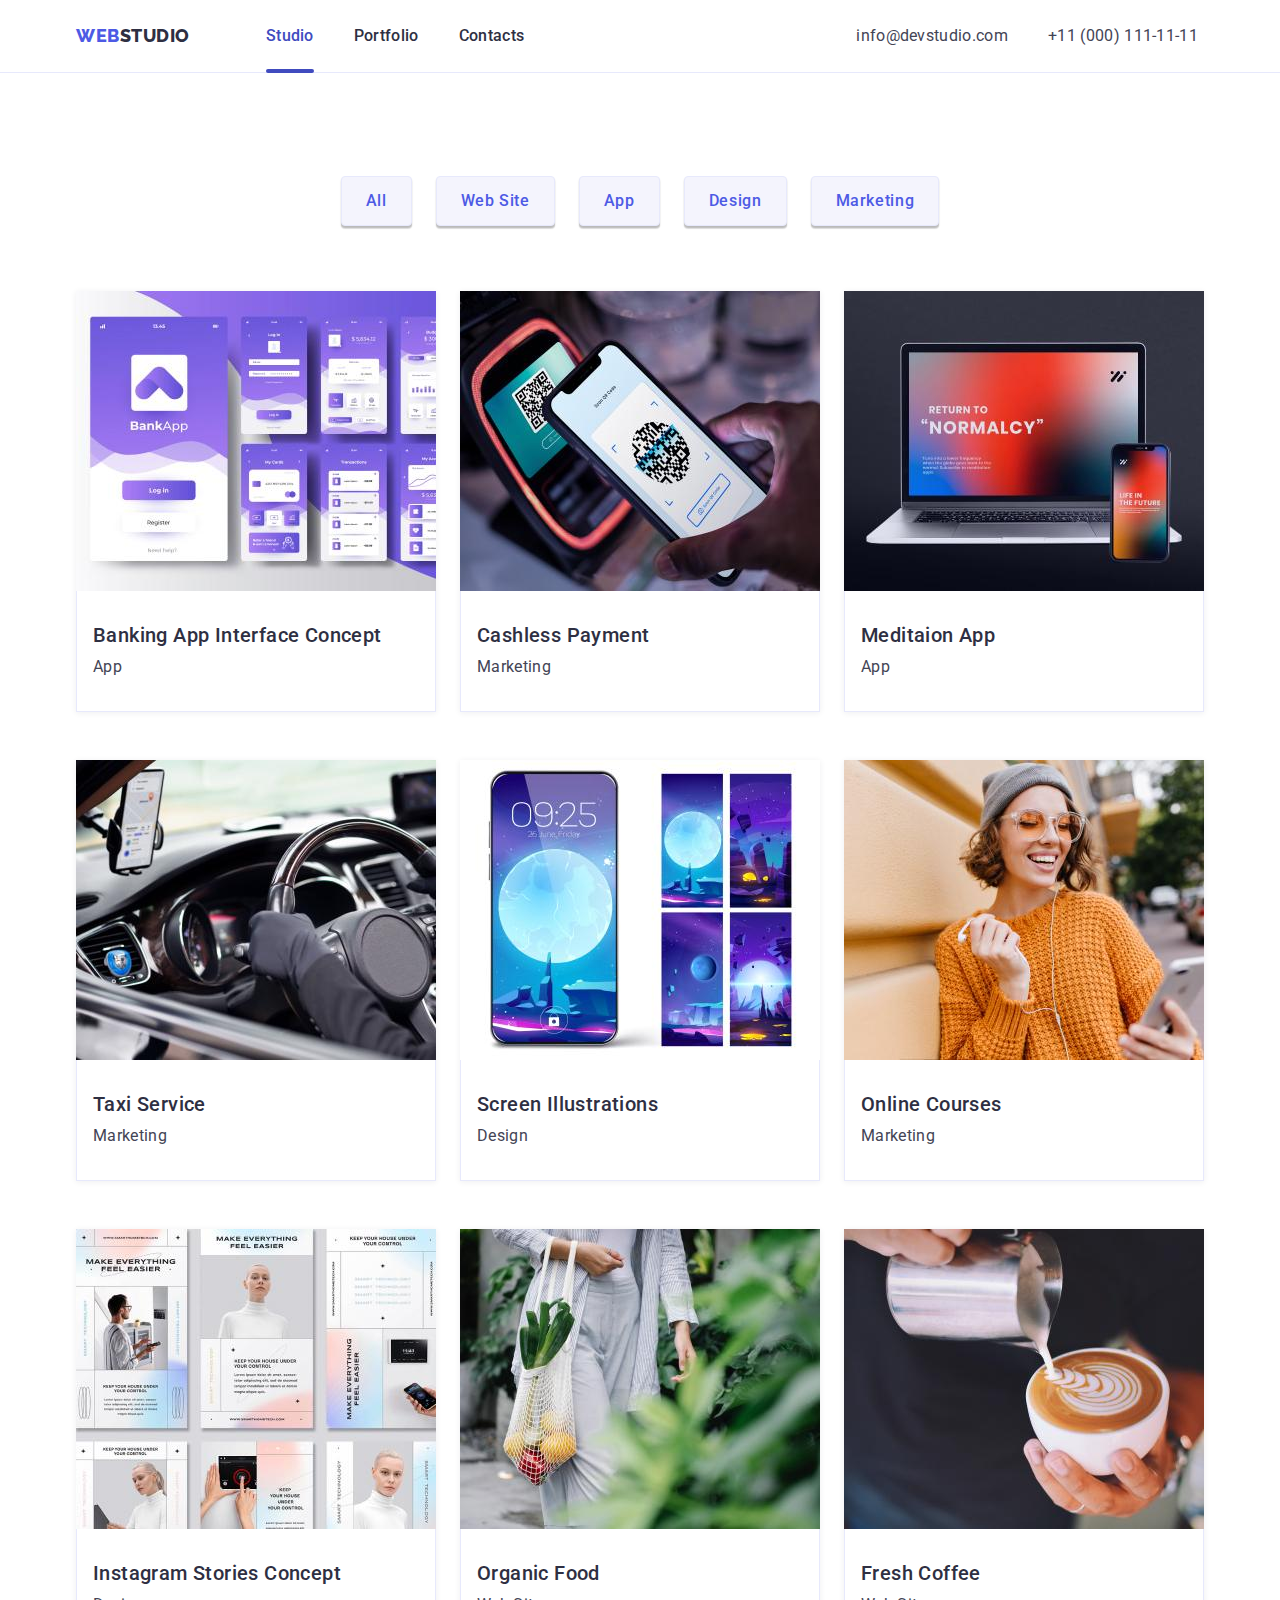
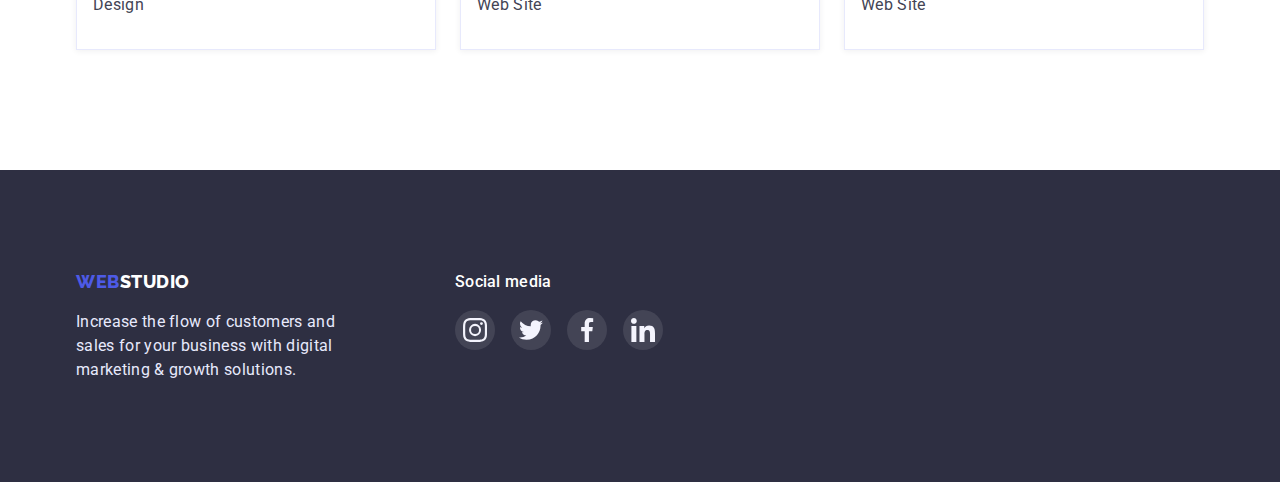
==== portfolio.html @ 1ebcd8e3 "added positioning" ====
<!DOCTYPE html>
<html lang="en">
  <head>
    <meta charset="UTF-8" />
    <meta
      http-equiv="X-UA-Compatible"
      content="IE=edge"
    />
    <meta
      name="viewport"
      content="width=device-width, initial-scale=1.0"
    />
    <title>WebStudio</title>
    <link
      href="https://fonts.googleapis.com/css2?family=Raleway:wght@800&family=Roboto:wght@400;500;700;900&display=swap"
      rel="stylesheet"
    />
    <link
      href="//cdnjs.cloudflare.com/ajax/libs/modern-normalize/1.1.0/modern-normalize.min.css"
      rel="stylesheet"
    />
    <link
      rel="stylesheet"
      href="./css/styles.css"
    />
  </head>
  <body>
    <!-- Header sectionn -->
    <header class="header-section">
      <div class="container">
        <div class="header-list">
          <nav class="nav-section">
            <a
              class="logo"
              href="./index.html"
              ><span class="accent">Web</span
              ><span class="end-logo">Studio</span></a
            >
            <ul class="nav-list">
              <li class="nav-item">
                <a
                  href="./index.html"
                  class="link current-link"
                  >Studio</a
                >
              </li>
              <li class="nav-item">
                <a
                  href="./portfolio.html"
                  class="link"
                  >Portfolio</a
                >
              </li>
              <li class="nav-item">
                <a
                  href="contacts"
                  class="link"
                  >Contacts</a
                >
              </li>
            </ul>
            <address class="contact-section">
              <ul class="list-link">
                <li class="">
                  <a
                    href="mailto:info@devstudio.com"
                    class="link-primary"
                    >info@devstudio.com</a
                  >
                </li>
                <li>
                  <a
                    href="tel:+110001111111"
                    class="link-secondary"
                    >+11 (000) 111-11-11</a
                  >
                </li>
              </ul>
            </address>
          </nav>
        </div>
      </div>
    </header>
    <main>
      <section class="nav-page-section">
      <div class="container">
        <!-- hidden h1 -->
        <h1 class="visually-hidden-work-title">Navigation of the page</h1>
        <ul class="nav-button-list">
          <li>
            <button type="button" class="button-item">All</button>
          </li>
          <li>
             <button type="button" class="button-item">Web Site</button>
          </li>
          <li>
            <button type="button" class="button-item">App</button>
          </li>
          <li>
            <button type="button" class="button-item"> Design</button>
          </li>
          <li>
            <button type="button" class="button-item">Marketing</button>
          </li>
        </ul>
        <ul class="achivement-list">
          <li class="achivement-list-item">
            <a class="item-link" href="">
            <div class="achivement-list-wripper">
              <img
                src="./images/img1.jpg"
                alt="Banking app"
                width="360"/>
                <p class="overlay">14 Stylish and User-Friendly App Design Concepts · Task Manager App · Calorie Tracker App · Exotic Fruit Ecommerce App · Cloud Storage App</p>
            </div>
              <div class="form-cards">
              <h2 class="achivement-title">Banking App Interface Concept</h2>
              <p class="achivement-text">App</p>
            </div>
             </a>
          </li>
          <li class="achivement-list-item">
            <a class="item-link" href="">
            <div class="achivement-list-wripper">
              <img
                src="./images/img2.jpg"
                alt="Cashless Payment"
                width="360"/>
                <p class="overlay">14 Stylish and User-Friendly App Design Concepts · Task Manager App · Calorie Tracker App · Exotic Fruit Ecommerce App · Cloud Storage App</p>
              </div>
                <div class="form-cards">
              <h2 class="achivement-title">Cashless Payment</h2>
              <p class="achivement-text">Marketing</p>
            </div>
            </a>
          </li>
          <li class="achivement-list-item">
            <a class="item-link" href="">
            <div class="achivement-list-wripper">
              <img
                src="./images/img3.jpg"
                alt="Meditaion App"
                width="360"/>
                <p class="overlay">14 Stylish and User-Friendly App Design Concepts · Task Manager App · Calorie Tracker App · Exotic Fruit Ecommerce App · Cloud Storage App</p>
              </div>
                <div class="form-cards">
              <h2 class="achivement-title">Meditaion App</h2>
              <p class="achivement-text">App</p>
            </div>
            </a>
          </li>
          <li class="achivement-list-item">
            <a class="item-link" href="">
            <div class="achivement-list-wripper">
              <img
                src="./images/img4.jpg"
                alt="Taxi Service"
                width="360"/>
                <p class="overlay">14 Stylish and User-Friendly App Design Concepts · Task Manager App · Calorie Tracker App · Exotic Fruit Ecommerce App · Cloud Storage App</p>
              </div>
                <div class="form-cards">
              <h2 class="achivement-title">Taxi Service</h2>
              <p class="achivement-text">Marketing</p>
            </div>
            </a>
          </li>
          <li class="achivement-list-item">
            <a class="item-link" href="">
            <div class="achivement-list-wripper">
              <img
                src="./images/img5.jpg"
                alt="Screen phone Illustrations"
                width="360"/>
                <p class="overlay">14 Stylish and User-Friendly App Design Concepts · Task Manager App · Calorie Tracker App · Exotic Fruit Ecommerce App · Cloud Storage App</p>
              </div>
                <div class="form-cards">
              <h2 class="achivement-title">Screen Illustrations</h2>
              <p class="achivement-text">Design</p>
            </div>
            </a>
          </li>
          <li class="achivement-list-item">
            <a class="item-link" href="">
            <div class="achivement-list-wripper">
              <img
                src="./images/img6.jpg"
                alt="Smiling girl"
                width="360"/>
                <p class="overlay">14 Stylish and User-Friendly App Design Concepts · Task Manager App · Calorie Tracker App · Exotic Fruit Ecommerce App · Cloud Storage App</p>
              </div>
                <div class="form-cards">
              <h2 class="achivement-title">Online Courses</h2>
              <p class="achivement-text">Marketing</p>
            </div>
            </a>
          </li>
          <li class="achivement-list-item">
            <a class="item-link" href="">
            <div class="achivement-list-wripper">
              <img
                src="./images/img7.jpg"
                alt="Instagram Stories Concept"
                width="360"/>
                <p class="overlay">14 Stylish and User-Friendly App Design Concepts · Task Manager App · Calorie Tracker App · Exotic Fruit Ecommerce App · Cloud Storage App</p>
              </div>
                <div class="form-cards">
              <h2 class="achivement-title">Instagram Stories Concept</h2>
              <p class="achivement-text">Design</p>
            </div>
            </a>
          </li>
          <li class="achivement-list-item">
            <a class="item-link" href="">
            <div class="achivement-list-wripper">
              <img
                src="./images/img8.jpg"
                alt="silhouette of a girl with a bag of vegetables"
                width="360"/>
                <p class="overlay">14 Stylish and User-Friendly App Design Concepts · Task Manager App · Calorie Tracker App · Exotic Fruit Ecommerce App · Cloud Storage App</p>
              </div>
                <div class="form-cards">
              <h2 class="achivement-title">Organic Food</h2>
              <p class="achivement-text">Web Site</p>
            </div>
            </a>
          </li>
          <li class="achivement-list-item">
            <a class="item-link" href="">
            <div class="achivement-list-wripper">
              <img
                src="./images/img9.jpg"
                alt="a cup of coffee"
                width="360"/>
                <p class="overlay">14 Stylish and User-Friendly App Design Concepts · Task Manager App · Calorie Tracker App · Exotic Fruit Ecommerce App · Cloud Storage App</p>
              </div>
                <div class="form-cards">
              <h2 class="achivement-title">Fresh Coffee</h2>
              <p class="achivement-text">Web Site</p>
            </div>
            </a>
          </li>
        </ul>
      </div>
      </section>
    </main>
    <!-- Footer section-->
     <footer class="footer-logo-section">
      <div class="container flex-container">
        <div class="footer-content-primary">
        <a
          class="logo second-logo"
          href="./index.html"
          ><span class="accent">Web</span
          ><span class="footer-logo">Studio</span></a
        >
        <p class="text-logo">
          Increase the flow of customers and <br />
          sales for your business with digital <br />
          marketing & growth solutions.
        </p>
        </div>
        <div class="footer-content-social">
          <p class="footer-social-text">Social media</p>
          <ul class="footer-social-list">
          <li class="footer-social-item">
              <a href="" class="footer-social-icon-box">
                <svg class="footer-social-icon" width="24" height="24">
                  <use href="./images/icons.svg#icon-instagram-2-1">
                  </use>
                </svg>
              </a>
            </li>
            <li class="footer-social-item">
              <a href="" class="footer-social-icon-box">
                <svg class="footer-social-icon" width="24" height="24">
                  <use href="./images/icons.svg#icon-twitter-1-1">
                  </use>
                </svg>
              </a>
            </li>
            <li class="footer-social-item">
              <a href="" class="footer-social-icon-box">
                <svg class="footer-social-icon" width="24" height="24">
                  <use href="./images/icons.svg#icon-facebook-1-1">
                  </use>
                </svg>
              </a>
            </li>
            <li class="footer-social-item">
              <a href="" class="footer-social-icon-box">
                <svg class="footer-social-icon" width="24" height="24">
                  <use href="./images/icons.svg#icon-linkedin-1-1">
                  </use>
                </svg>
              </a>
            </li>
          </ul>
        </div>
      </div>
    </footer>
  </body>
</html>
---- css/styles.css ----
:root {
  --primary-white-color: #ffffff;
  --primary-text-color: #434455;
  --title-text-color: #2e2f42;
  --accent-color: #4d5ae5;
  --background-white-color: #e5e5e5;
  --seconday-white-color: #f4f4fd;
  --pressed-color: #404bbf;
  --button-border: #e7e9fc;
  --cubic: cubic-bezier(0.4, 0, 0.2, 1);
}

/* -------------------------------------reset styles-------------------------------------- */

*,
*::before,
*::after {
  box-sizing: border-box;
}

h1,
h2,
h3,
h4,
p {
  margin-top: 0;
  margin-bottom: 0;
}

ul {
  list-style: none;
  margin-top: 0;
  margin-bottom: 0;
  padding-left: 0;
}

a {
  text-decoration: none;
}

img {
  display: block;
  width: 100%;
  height: auto;
}

button {
  cursor: pointer;
}
/* ------------------------------------------------------------------------------------ */
body {
  font-family: "Roboto", sans-serif;
  color: var(--primary-text-color);
  background-color: var(--primary-white-color);
  letter-spacing: 0.02em;
  border: 2px;
}
/* ------------------------------------------------------------------------------------ */
.container {
  padding-top: 120px;
  padding-bottom: 120px;
  max-width: 1158px;
  margin: 0 auto;
  padding: 0 15px;
}

/* -------------------------------------Navigation section--------------------------------- */
.header-section {
  background: var(--primary-white-color);
  border-bottom: 1px solid var(--button-border);
}
.container {
  margin: 0 auto;
  padding: 0 15px;
}
.header-list {
  display: flex;
  justify-content: space-between;
}
.nav-section {
  display: flex;
  align-items: center;
}
.nav-list {
  display: flex;
  align-items: center;
  list-style: none;
}
.list-link {
  display: flex;
  align-items: center;
  list-style: none;
}
.contact-section {
  margin-left: 332px;
}

.logo {
  accent-color: var(--accent-color);
  font-family: "Raleway", sans-serif;
  font-weight: 800;
  font-size: 18px;
  line-height: 1.33;
  letter-spacing: 0.03em;
  text-transform: uppercase;
  text-decoration: none;
  margin-right: 76px;
  padding-top: 24px;
  padding-bottom: 24px;
}
.end-logo {
  color: var(--title-text-color);
}
.nav-list > .nav-item:not(:last-child) {
  margin-right: 40px;
}
.nav-list a:hover,
.nav-list a:focus {
  color: var(--accent-color);
}
.nav-item {
  text-decoration: none;
  font-weight: 500;
  font-size: 16;
  line-height: 1.5;
  color: var(--title-text-color);
  transition: color 250ms var(--cubic);
}


.link {
  color: var(--title-text-color);
  text-decoration: none;
  font-weight: 500;
  font-size: 16px;
  line-height: 1.5;
  letter-spacing: 0.02em;
  padding-top: 24px;
  padding-bottom: 28px;
  transition: color 250ms cubic-bezier(0.4, 0, 0.2, 1);
}
.link:hover::after,
.link:focus::after {
  transform: scalex(1);
}
.link::after {
  position:absolute;
  content: '';
  height: 4px;
  width: 100%;
  display: block;
  border-radius: 2px;
  left: 0;
  bottom: 0;
  transform: scalex(0);
  transition: transform 250ms cubic-bezier(0.4, 0, 0.2, 1);
}
.current-link {
  color: var(--pressed-color);
  position: relative;
}
.current-link::after {
  position:absolute;
  content: '';
  height: 4px;
  width: 100%;
  display: block;
  border-radius: 2px;
  left: 0;
  bottom: 0;
  background-color: var(--pressed-color);
  transform: scalex(1);
}
.link-primary,
.link-secondary {
  display: block;
  color: var(--primary-text-color);
  font-style: normal;
  font-weight: 400;
  font-size: 16px;
  line-height: 1.5;
  letter-spacing: 0.02em;
  padding-top: 24px;
  padding-bottom: 24px;
  transition: color 250ms cubic-bezier(0.4, 0, 0.2, 1);
}
.link-secondary {
  margin-left: 40px;
}
.list-link a:hover,
.list-link a:focus {
  color: var(--accent-color);
}



/*---------------------------------------- Main Section------------------------------------------ */
.hero-section {
  text-align: center;
  padding-top: 188px;
  padding-bottom: 188px;
  background-image: linear-gradient(
      rgba(46, 47, 66, 0.7),
      rgba(46, 47, 66, 0.7)
    ),
    url("../images/people-office.jpg");
  background-repeat: no-repeat;
  background-position: center;
  background-size: contain;
  width: 1440px;
  height: 600px;
  margin: 0 auto;
}
.container {
  width: 1158px;
  margin: 0 auto;
  padding: 0 15px;
}

.hero-title {
  display: block;
  margin-bottom: 48px;
  font-size: 56px;
  line-height: 1.07;
  letter-spacing: 0.02em;
  color: var(--primary-white-color);
}
.hero-button {
  font-family: inherit;
  font-size: 16px;
  display: block;
  padding: 16px 32px;
  margin: 0 auto;
  line-height: 1.5;
  display: block;
  align-items: center;
  letter-spacing: 0.04em;
  background: var(--accent-color);
  box-shadow: 0px 4px 4px rgba(0, 0, 0, 0.15);
  border-radius: 4px;
  border: transparent;
  color: var(--primary-white-color);
  cursor: pointer;
  transition: background-color 250ms cubic-bezier(0.4, 0, 0.2, 1), box-shadow 250ms cubic-bezier(0.4, 0, 0.2, 1);
}
.hero-button:hover,
.hero-button:focus {
  display: block;
  flex-direction: row;
  align-items: flex-start;
  background-color: var(--pressed-color);
  box-shadow: 0px 4px 4px rgba(0, 0, 0, 0.15);
  border-radius: 4px;
}

/* -----------------------------------------Feutures section--------------------------------------- */

.features-section {
  padding-top: 120px;
  padding-bottom: 120px;
  text-align: center;
}
.visually-hidden-title {
  position: absolute;
  white-space: nowrap;
  width: 1px;
  height: 1px;
  overflow: hidden;
  border: 0;
  padding: 0;
  clip: rect(0 0 0 0);
  clip-path: inset(50%);
  margin: -1px;
}
.features-list {
  text-align: left;
  display: flex;
  justify-content: space-between;
  margin: 0;
  padding: 0;
}

.features-item {
  width: calc((100% - 72px) / 4);
  flex-grow: 0;
}
.features-item::before {
  display: block;
  content: "";
  background-size: contain;
  background-repeat: no-repeat;
  background-position: center;
  background-color: #fff;
}

.features-icon-box {
  box-sizing: border-box;
  width: 264px;
  height: 112px;
  margin-bottom: 8px;
  display: flex;
  justify-content: center;
  border-radius: 4px;
  background: var(--seconday-white-color);
}

.features-icon {
  height: 64px;
  width: 60px;
  margin-left: 102px;
  margin-right: 102px;
  margin-top: 24px;
  margin-bottom: 24px;
}

.features-item:not(:last-child) {
  margin-top: 0 24px 0 0;
}
.feature-subtitle {
  color: var(--title-text-color);
  font-weight: 500;
  width: 264px;
  font-size: 20px;
  line-height: 1.2;
  letter-spacing: 0.02em;
  margin-bottom: 8px;
}
.text {
  color: var(--primary-text-color);
  width: 264px;
  font-size: 16px;
  line-height: 1.5;
  letter-spacing: 0.02em;
}




/*------------------------ Mission section----------------  */
.mission-section {
  padding-bottom: 120px;
}

.mission-title {
  padding-bottom: 72px;
  text-align: center;
  font-size: 36px;
  line-height: 1.11;
  letter-spacing: 0.02em;
  text-transform: capitalize;
  color: var(--title-text-color);
}
.mission-list {
  display: flex;
  flex-wrap: wrap;
  column-gap: 24px;
  list-style: none;
}
.mission-list-item {
  padding-bottom: 120px;
  flex-basis: calc((100% - 2 * 24px) / 3);
  box-sizing: border-box;
  width: 360px;
  height: 300px;
}



/*--------------------------- Team section--------------- */
.team-section {
  padding-top: 120px;
  padding-bottom: 120px;
  background: var(--primary-white-color);
  border-radius: 16px 16px 0px 0px;
  background-color: var(--seconday-white-color);
}
.team-title {
  margin-bottom: 72px;
  text-align: center;
  font-size: 36px;
  line-height: 1.11;
  letter-spacing: 0.02em;
  text-transform: capitalize;
  color: var(--title-text-color);
}
.team-list {
  display: flex;
  gap: 24px;
  list-style: none;
}
.team-list > .card {
  border-radius: 0px 0px 4px 4px;
}
.team-list > .card:last-child {
  margin-right: 0;
}

.card {
  display: block;
  max-width: 100%;
  height: auto;
  flex-basis: calc((100% - 3 * 24px) / 4);
  width: 264px;
}
.form-card {
  padding: 32px 16px;
  border-radius: 0px 0px 4px 4px;
  background: var(--primary-white-color);
  box-shadow: 0px 1px 6px rgba(46, 47, 66, 0.08), 0px 1px 1px rgba(46, 47, 66, 0.16), 0px 2px 1px rgba(46, 47, 66, 0.08);
}
.team-subtitle {
  margin-bottom: 8px;
  text-align: center;
  font-size: 20px;
  line-height: 1.5;
  letter-spacing: 0.02em;
  color: var(--title-text-color);
}
.text-description {
  text-align: center;
  font-size: 16px;
  line-height: 1.5;
  letter-spacing: 0.02em;
  color: var(--primary-text-color);
}
.team-link-list {
  display: flex;
  justify-content: center;
  gap: 24px;
  padding-top: 8px;
}
.team-link-item {
  width: 40px;
  height: 40px;
}

.team-icon-box {
  width: 100%;
  height: 100%;
  border-radius: 50%;
  display: flex;
  background-color: var(--accent-color);
  align-items: center;
  justify-content: center;
  transition: background-color 250ms cubic-bezier(0.4, 0, 0.2, 1); 
}
.team-icon-box:hover,
.team-icon-box:focus {
  background-color: var(--pressed-color);
  cursor: pointer;
}
.team-icon {
  width: 16px;
  height: 16px;
}



/* ------------------------------Customers----------------- */
.сustomers {
  padding-top: 130px;
  padding-bottom: 120px;
}
.customers-title {
  font-family: "Roboto";
  font-style: normal;
  font-weight: 700;
  font-size: 36px;
  line-height: 1.11;
  text-align: center;
  letter-spacing: 0.02em;
  margin-bottom: 72px;
}
.customers-list {
  display: flex;
  gap: 24px;
}
.customers-item {
  width: 168px;
  height: 88px;
}
.customers-link {
  width: 100%;
  height: 100%;
  border: 1px solid #8e8f99;
  display: flex;
  align-items: center;
  justify-content: center;
  border-radius: 4px;
  transition: fill 250ms cubic-bezier(0.4, 0, 0.2, 1), border 250ms cubic-bezier(0.4, 0, 0.2, 1); 
}

.icon {
  fill: #8e8f99;
}
.icon:hover,
.icon:focus {
  fill: var(--pressed-color);
}
.customers-link:hover,
.customers-link:focus {
  border-color: var(--pressed-color);
}
.customers-link:hover .icon {
  fill: var(--pressed-color);
}



/* ------------------------------Footer-------------------- */
.footer-logo-section {
  background: var(--title-text-color);
  padding-top: 100px;
  padding-bottom: 100px;
}
.footer-content-primary {
 display: ;
}
.logo {
  display: block;
  accent-color: var(--accent-color);
  font-family: "Raleway", sans-serif;
  font-weight: 800;
  font-size: 18px;
  line-height: 1.33;
  letter-spacing: 0.03em;
  text-transform: uppercase;
  color: var(--accent-color);
  text-decoration: none;
  padding-top: 0;
  padding-bottom: 0;
}
.second-logo {
  margin-bottom: 16px;
}

.footer-logo {
  color: var(--primary-white-color);
}
.text-logo {
  display: block;
  font-size: 16px;
  line-height: 1.5;
  letter-spacing: 0.02em;
  color: var(--button-border);
}



/* --------------------------------------------second container for social-media--------- */
.flex-container {
  display: flex;
}

.footer-content-social {
  margin-left: 120px;
}
.footer-social-list {
  gap:16px;
  display: flex;
}
 
.footer-social-item {
  display: flex;
  justify-items: center;
  width: 40px;
  height: 40px;
  border-radius: 50%;
  background-color: rgba(255, 255, 255, 0.1);
  transition: background-color 250ms cubic-bezier(0.4, 0, 0.2, 1); 
}
.footer-social-text {
  font-family: 'Roboto';
  font-style: normal;
  font-weight: 500;
  font-size: 16px;
  line-height: 1.5;
  letter-spacing: 0.02em;
  color: var(--primary-white-color);
  margin-bottom: 16px;
}
.footer-social-item:hover,
.footer-social-item:focus {
  background-color: #31D0AA;
}
.footer-social-icon {
  width: 24px;
  height: 24px;
}
.footer-social-icon-box {
  width: 100%;
  height: 100%;
  border-radius: 50%;
  display: flex;
  align-items: center;
  justify-content: center;
  
}



/* ------------------------portfolio---------------------- */
.nav-page-section {
  background: var(--primary-white-color);
  padding-top: 103px;
  padding-bottom: 120px;
}
.container {
  margin: 0 auto;
  padding: 0 15px;
}
.visually-hidden-work-title {
  position: absolute;
  white-space: nowrap;
  width: 1px;
  height: 1px;
  overflow: hidden;
  border: 0;
  padding: 0;
  clip: rect(0 0 0 0);
  clip-path: inset(50%);
  margin: -1px;
}

.nav-button-list {
  margin-left: auto;
  margin-right: auto;
  margin-bottom: 65px;
  display: flex;
  justify-content: center;
  column-gap: 24px;
  list-style: none;
}
.nav-button-list > .button-item:not(:last-child) {
  margin-right: 24px;
}

.button-item {
  justify-content: center;
  min-width: 69px;
  display: inline-block;
  padding: 12px 24px;
  box-sizing: border-box;
  background-color: var(--seconday-white-color);
  border: 1px solid var(--button-border);
  border-radius: 4px;
  font-family: inherit;
  font-weight: 500;
  font-size: 16px;
  line-height: 1.5;
  letter-spacing: 0.04em;
  color: var(--accent-color);
  cursor: pointer;
  box-shadow: 0px 3px 1px rgba(0, 0, 0, 0.1), 0px 2px 1px rgba(0, 0, 0, 0.08), 0px 2px 2px rgba(0, 0, 0, 0.12);
  transition: color 250ms cubic-bezier(0.4, 0, 0.2, 1), background-color 250ms cubic-bezier(0.4, 0, 0.2, 1), border 250ms cubic-bezier(0.4, 0, 0.2, 1), box-shadow 250ms cubic-bezier(0.4, 0, 0.2, 1);
}
.button-item:hover,
.button-item:focus {
  background-color: var(--accent-color);
  color: var(--primary-white-color);
  border: 1px solid var(--button-border);
  box-shadow: 0px 3px 1px rgba(0, 0, 0, 0.1), 0px 2px 1px rgba(0, 0, 0, 0.08), 0px 2px 2px rgba(0, 0, 0, 0.12);
}
.achivement-list {
  display: flex;
  flex-wrap: wrap;
  column-gap: 24px;
  row-gap: 48px;
  list-style: none;
}
.achivement-list-item {
  flex-basis: calc((100% - 2 * 24px) / 3);
  width: 360px;
  background: var(--primary-white-color);
  

}
.form-cards {
  padding: 32px 16px;
  border: 0.5px solid var(--button-border);
  border-top: none;
  
}
.item-link {
  text-decoration: none;
  display: block;
  box-shadow: 0px 1px 6px rgba(46, 47, 66, 0.08);
}
.item-link:hover,
.item-link:focus {
  box-shadow: 0px 1px 6px rgba(46, 47, 66, 0.08), 0px 1px 1px rgba(46, 47, 66, 0.16), 0px 2px 1px rgba(46, 47, 66, 0.08);
}
.achivement-title {
  font-weight: 500;
  font-size: 20px;
  line-height: 1.2;
  letter-spacing: 0.02em;
  margin-bottom: 8px;
  color: var(--title-text-color);
}
.achivement-text {
  font-size: 16px;
  line-height: 1.5;
  letter-spacing: 0.02em;
  color: var(--primary-text-color);
}
/* -------------------------------Modal------------------------------------------------- */
.backdrop {
  position:fixed;
  width: 100%;
  height: 100%;
  top: 0;
  left: 0;
  background: rgba(46, 47, 66, 0.4);
  transition: opacity 250ms var(--cubic), visibility 250ms var(--cubic);
}
.backdrop.is-hidden {
  opacity: 0;
  visibility: hidden;
  pointer-events: none;
  
}
.modal {
  position: absolute;
  width:408px;
  height: 576px;
  top: 50%;
  left: 50%;
  transform: translate(-50%, -50%);
  background-color: #FCFCFC;
}
.modal-close-button {
  position: absolute;
  top: 24px;
  right: 24px;
  justify-content: center;
  align-items: center;
  display: flex;
  width: 24px;
  height: 24px;
  border-radius: 50%;
  background-color: var(--button-border);
  border: 1px solid rgba(0, 0, 0, 0.1);
  padding: 0;
  transition: background-color 250ms var(--cubic) ;
}
.modal-close-button:hover,
.modal-close-button:hover {
  background-color: var(--pressed-color);
}
.modal-close-button:hover .modal-close-button-icon,
.modal-close-button:hover .modal-close-button-icon {
  fill: var(--primary-white-color) ;
}
.modal-close-button-icon {
  transition: fill 250ms var(--cubic);
}
/* ---------------------------------overlay------------------------------------------- */

.overlay {
    position:absolute;
    left: 0;
    top: 0;
    height: 100%;
    transition: transform 250ms cubic-bezier(0.4, 0, 0.2, 1);
    transform: translate(0, 100%);
    font-size: 16px;
    color: var(--seconday-white-color);
    padding-top: 40px;
    padding-bottom: 164px;
    padding-left: 32px;
    padding-right: 32px;
    background-color: var(--accent-color);
}
.achivement-list-wripper {
position: relative;
overflow: hidden;
}
.item-link:hover .overlay,
.item-link:focus .overlay {
    transform: translate(0, 0); 
}
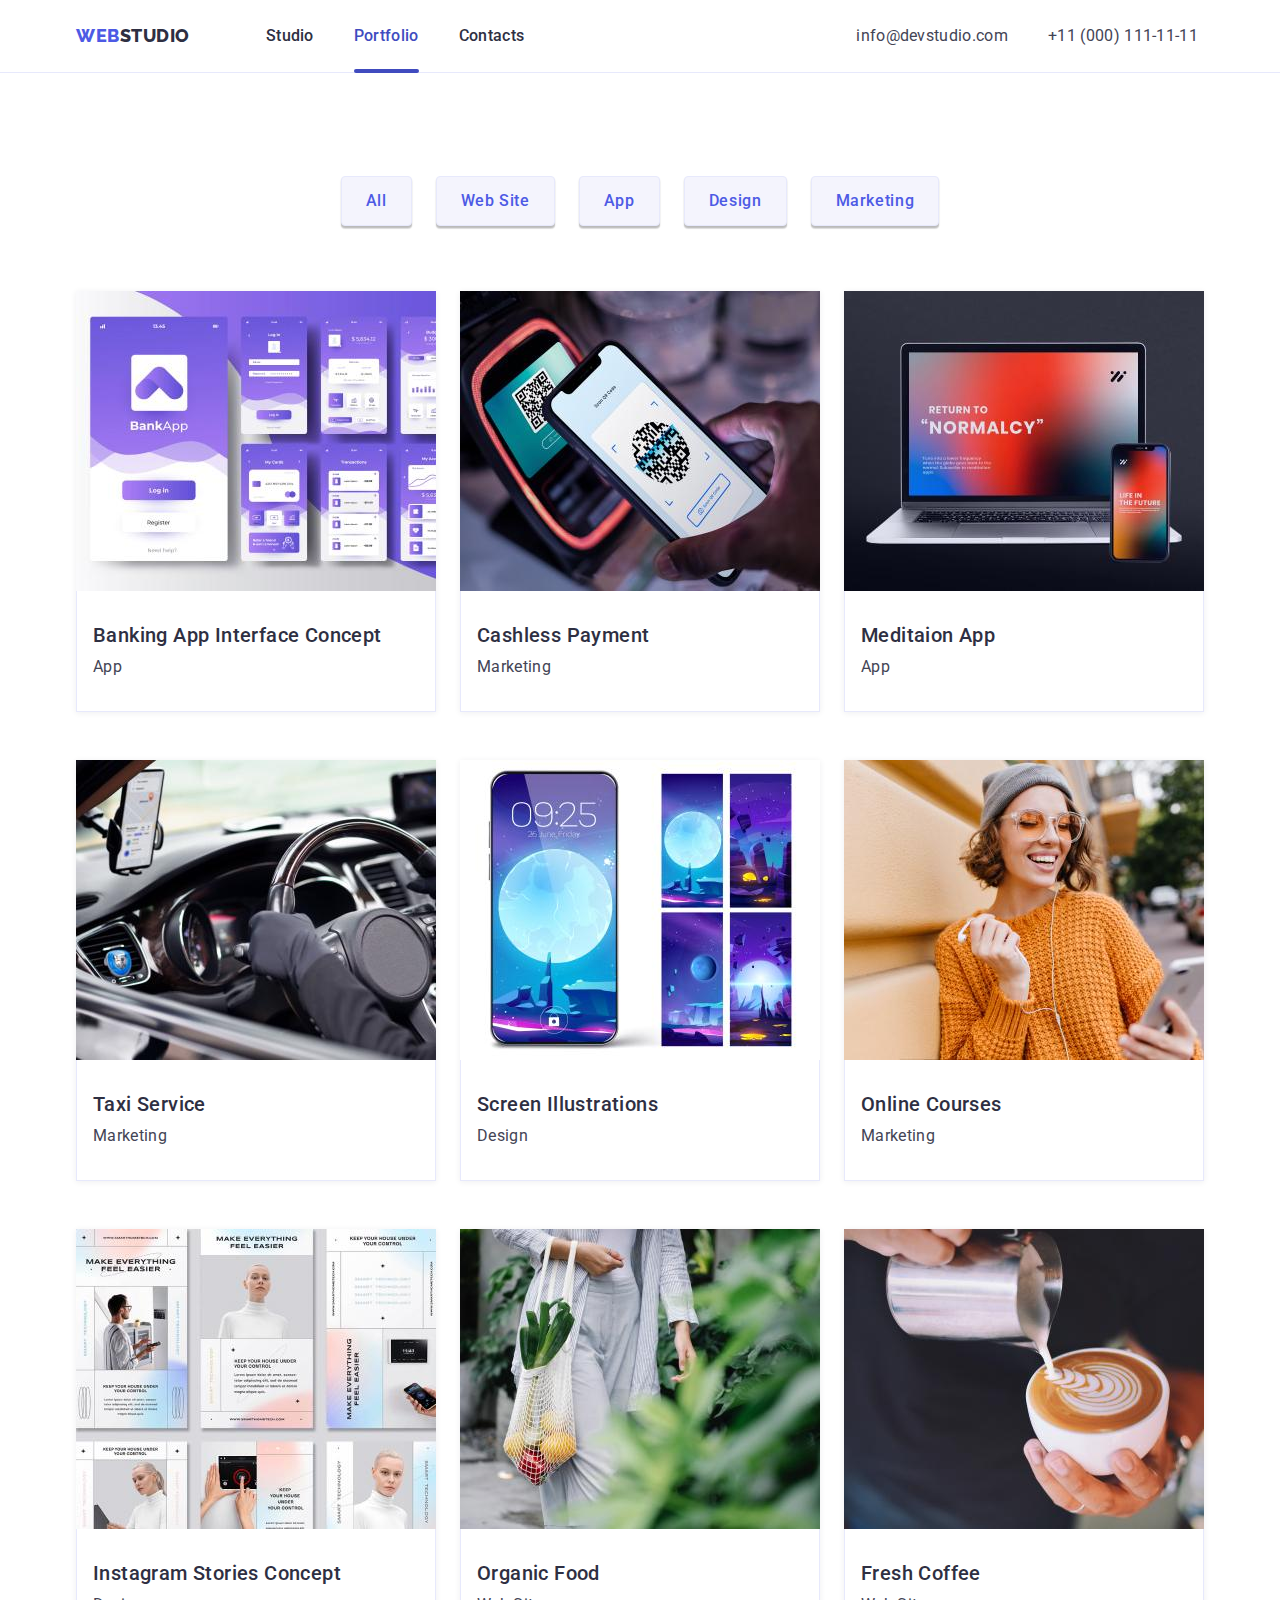
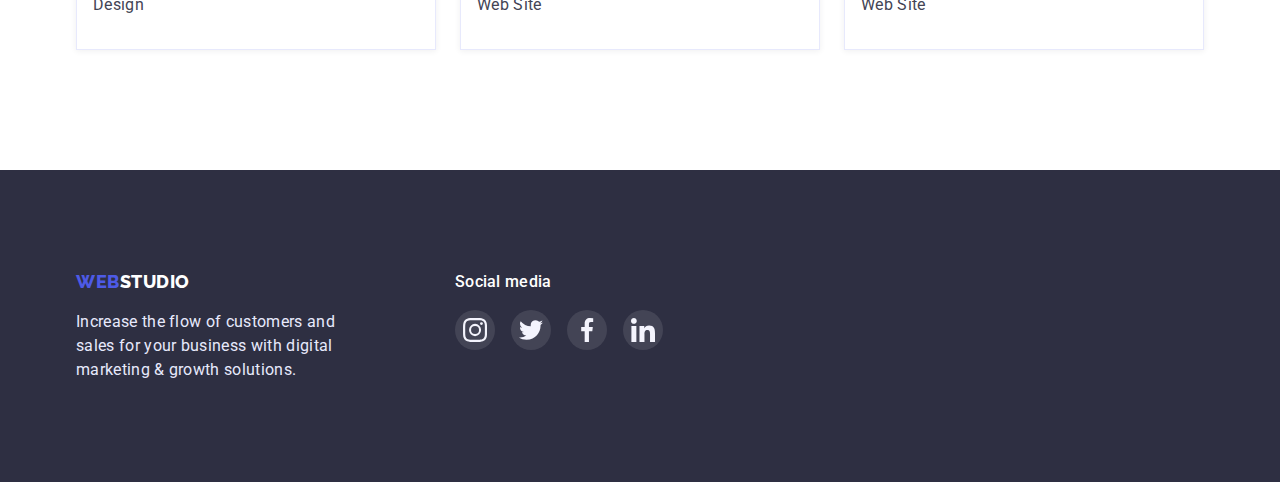
==== commit 9f881d19: "updates css" ====
--- a/portfolio.html
+++ b/portfolio.html
@@ -2,14 +2,8 @@
 <html lang="en">
   <head>
     <meta charset="UTF-8" />
-    <meta
-      http-equiv="X-UA-Compatible"
-      content="IE=edge"
-    />
-    <meta
-      name="viewport"
-      content="width=device-width, initial-scale=1.0"
-    />
+    <meta http-equiv="X-UA-Compatible" content="IE=edge" />
+    <meta name="viewport" content="width=device-width, initial-scale=1.0" />
     <title>WebStudio</title>
     <link
       href="https://fonts.googleapis.com/css2?family=Raleway:wght@800&family=Roboto:wght@400;500;700;900&display=swap"
@@ -19,10 +13,7 @@
       href="//cdnjs.cloudflare.com/ajax/libs/modern-normalize/1.1.0/modern-normalize.min.css"
       rel="stylesheet"
     />
-    <link
-      rel="stylesheet"
-      href="./css/styles.css"
-    />
+    <link rel="stylesheet" href="./css/styles.css" />
   </head>
   <body>
     <!-- Header sectionn -->
@@ -30,48 +21,32 @@
       <div class="container">
         <div class="header-list">
           <nav class="nav-section">
-            <a
-              class="logo"
-              href="./index.html"
+            <a class="logo" href="./index.html"
               ><span class="accent">Web</span
               ><span class="end-logo">Studio</span></a
             >
             <ul class="nav-list">
               <li class="nav-item">
-                <a
-                  href="./index.html"
-                  class="link current-link"
-                  >Studio</a
-                >
+                <a href="./index.html" class="link">Studio</a>
               </li>
               <li class="nav-item">
-                <a
-                  href="./portfolio.html"
-                  class="link"
+                <a href="./portfolio.html" class="link current-link"
                   >Portfolio</a
                 >
               </li>
               <li class="nav-item">
-                <a
-                  href="contacts"
-                  class="link"
-                  >Contacts</a
-                >
+                <a href="contacts" class="link">Contacts</a>
               </li>
             </ul>
             <address class="contact-section">
               <ul class="list-link">
                 <li class="">
-                  <a
-                    href="mailto:info@devstudio.com"
-                    class="link-primary"
+                  <a href="mailto:info@devstudio.com" class="link-primary"
                     >info@devstudio.com</a
                   >
                 </li>
                 <li>
-                  <a
-                    href="tel:+110001111111"
-                    class="link-secondary"
+                  <a href="tel:+110001111111" class="link-secondary"
                     >+11 (000) 111-11-11</a
                   >
                 </li>
@@ -83,214 +58,243 @@
     </header>
     <main>
       <section class="nav-page-section">
-      <div class="container">
-        <!-- hidden h1 -->
-        <h1 class="visually-hidden-work-title">Navigation of the page</h1>
-        <ul class="nav-button-list">
-          <li>
-            <button type="button" class="button-item">All</button>
-          </li>
-          <li>
-             <button type="button" class="button-item">Web Site</button>
-          </li>
-          <li>
-            <button type="button" class="button-item">App</button>
-          </li>
-          <li>
-            <button type="button" class="button-item"> Design</button>
-          </li>
-          <li>
-            <button type="button" class="button-item">Marketing</button>
-          </li>
-        </ul>
-        <ul class="achivement-list">
-          <li class="achivement-list-item">
-            <a class="item-link" href="">
-            <div class="achivement-list-wripper">
-              <img
-                src="./images/img1.jpg"
-                alt="Banking app"
-                width="360"/>
-                <p class="overlay">14 Stylish and User-Friendly App Design Concepts · Task Manager App · Calorie Tracker App · Exotic Fruit Ecommerce App · Cloud Storage App</p>
-            </div>
-              <div class="form-cards">
-              <h2 class="achivement-title">Banking App Interface Concept</h2>
-              <p class="achivement-text">App</p>
-            </div>
-             </a>
-          </li>
-          <li class="achivement-list-item">
-            <a class="item-link" href="">
-            <div class="achivement-list-wripper">
-              <img
-                src="./images/img2.jpg"
-                alt="Cashless Payment"
-                width="360"/>
-                <p class="overlay">14 Stylish and User-Friendly App Design Concepts · Task Manager App · Calorie Tracker App · Exotic Fruit Ecommerce App · Cloud Storage App</p>
-              </div>
-                <div class="form-cards">
-              <h2 class="achivement-title">Cashless Payment</h2>
-              <p class="achivement-text">Marketing</p>
-            </div>
-            </a>
-          </li>
-          <li class="achivement-list-item">
-            <a class="item-link" href="">
-            <div class="achivement-list-wripper">
-              <img
-                src="./images/img3.jpg"
-                alt="Meditaion App"
-                width="360"/>
-                <p class="overlay">14 Stylish and User-Friendly App Design Concepts · Task Manager App · Calorie Tracker App · Exotic Fruit Ecommerce App · Cloud Storage App</p>
-              </div>
-                <div class="form-cards">
-              <h2 class="achivement-title">Meditaion App</h2>
-              <p class="achivement-text">App</p>
-            </div>
-            </a>
-          </li>
-          <li class="achivement-list-item">
-            <a class="item-link" href="">
-            <div class="achivement-list-wripper">
-              <img
-                src="./images/img4.jpg"
-                alt="Taxi Service"
-                width="360"/>
-                <p class="overlay">14 Stylish and User-Friendly App Design Concepts · Task Manager App · Calorie Tracker App · Exotic Fruit Ecommerce App · Cloud Storage App</p>
-              </div>
-                <div class="form-cards">
-              <h2 class="achivement-title">Taxi Service</h2>
-              <p class="achivement-text">Marketing</p>
-            </div>
-            </a>
-          </li>
-          <li class="achivement-list-item">
-            <a class="item-link" href="">
-            <div class="achivement-list-wripper">
-              <img
-                src="./images/img5.jpg"
-                alt="Screen phone Illustrations"
-                width="360"/>
-                <p class="overlay">14 Stylish and User-Friendly App Design Concepts · Task Manager App · Calorie Tracker App · Exotic Fruit Ecommerce App · Cloud Storage App</p>
-              </div>
-                <div class="form-cards">
-              <h2 class="achivement-title">Screen Illustrations</h2>
-              <p class="achivement-text">Design</p>
-            </div>
-            </a>
-          </li>
-          <li class="achivement-list-item">
-            <a class="item-link" href="">
-            <div class="achivement-list-wripper">
-              <img
-                src="./images/img6.jpg"
-                alt="Smiling girl"
-                width="360"/>
-                <p class="overlay">14 Stylish and User-Friendly App Design Concepts · Task Manager App · Calorie Tracker App · Exotic Fruit Ecommerce App · Cloud Storage App</p>
-              </div>
-                <div class="form-cards">
-              <h2 class="achivement-title">Online Courses</h2>
-              <p class="achivement-text">Marketing</p>
-            </div>
-            </a>
-          </li>
-          <li class="achivement-list-item">
-            <a class="item-link" href="">
-            <div class="achivement-list-wripper">
-              <img
-                src="./images/img7.jpg"
-                alt="Instagram Stories Concept"
-                width="360"/>
-                <p class="overlay">14 Stylish and User-Friendly App Design Concepts · Task Manager App · Calorie Tracker App · Exotic Fruit Ecommerce App · Cloud Storage App</p>
-              </div>
-                <div class="form-cards">
-              <h2 class="achivement-title">Instagram Stories Concept</h2>
-              <p class="achivement-text">Design</p>
-            </div>
-            </a>
-          </li>
-          <li class="achivement-list-item">
-            <a class="item-link" href="">
-            <div class="achivement-list-wripper">
-              <img
-                src="./images/img8.jpg"
-                alt="silhouette of a girl with a bag of vegetables"
-                width="360"/>
-                <p class="overlay">14 Stylish and User-Friendly App Design Concepts · Task Manager App · Calorie Tracker App · Exotic Fruit Ecommerce App · Cloud Storage App</p>
-              </div>
-                <div class="form-cards">
-              <h2 class="achivement-title">Organic Food</h2>
-              <p class="achivement-text">Web Site</p>
-            </div>
-            </a>
-          </li>
-          <li class="achivement-list-item">
-            <a class="item-link" href="">
-            <div class="achivement-list-wripper">
-              <img
-                src="./images/img9.jpg"
-                alt="a cup of coffee"
-                width="360"/>
-                <p class="overlay">14 Stylish and User-Friendly App Design Concepts · Task Manager App · Calorie Tracker App · Exotic Fruit Ecommerce App · Cloud Storage App</p>
-              </div>
-                <div class="form-cards">
-              <h2 class="achivement-title">Fresh Coffee</h2>
-              <p class="achivement-text">Web Site</p>
-            </div>
-            </a>
-          </li>
-        </ul>
-      </div>
+        <div class="container">
+          <!-- hidden h1 -->
+          <h1 class="visually-hidden-work-title">Navigation of the page</h1>
+          <ul class="nav-button-list">
+            <li>
+              <button type="button" class="button-item">All</button>
+            </li>
+            <li>
+              <button type="button" class="button-item">Web Site</button>
+            </li>
+            <li>
+              <button type="button" class="button-item">App</button>
+            </li>
+            <li>
+              <button type="button" class="button-item">Design</button>
+            </li>
+            <li>
+              <button type="button" class="button-item">Marketing</button>
+            </li>
+          </ul>
+          <ul class="achivement-list">
+            <li class="achivement-list-item">
+              <a class="item-link" href="">
+                <div class="achivement-list-wripper">
+                  <img src="./images/img1.jpg" alt="Banking app" width="360" />
+                  <p class="overlay">
+                    14 Stylish and User-Friendly App Design Concepts · Task
+                    Manager App · Calorie Tracker App · Exotic Fruit Ecommerce
+                    App · Cloud Storage App
+                  </p>
+                </div>
+                <div class="form-cards">
+                  <h2 class="achivement-title">
+                    Banking App Interface Concept
+                  </h2>
+                  <p class="achivement-text">App</p>
+                </div>
+              </a>
+            </li>
+            <li class="achivement-list-item">
+              <a class="item-link" href="">
+                <div class="achivement-list-wripper">
+                  <img
+                    src="./images/img2.jpg"
+                    alt="Cashless Payment"
+                    width="360"
+                  />
+                  <p class="overlay">
+                    14 Stylish and User-Friendly App Design Concepts · Task
+                    Manager App · Calorie Tracker App · Exotic Fruit Ecommerce
+                    App · Cloud Storage App
+                  </p>
+                </div>
+                <div class="form-cards">
+                  <h2 class="achivement-title">Cashless Payment</h2>
+                  <p class="achivement-text">Marketing</p>
+                </div>
+              </a>
+            </li>
+            <li class="achivement-list-item">
+              <a class="item-link" href="">
+                <div class="achivement-list-wripper">
+                  <img
+                    src="./images/img3.jpg"
+                    alt="Meditaion App"
+                    width="360"
+                  />
+                  <p class="overlay">
+                    14 Stylish and User-Friendly App Design Concepts · Task
+                    Manager App · Calorie Tracker App · Exotic Fruit Ecommerce
+                    App · Cloud Storage App
+                  </p>
+                </div>
+                <div class="form-cards">
+                  <h2 class="achivement-title">Meditaion App</h2>
+                  <p class="achivement-text">App</p>
+                </div>
+              </a>
+            </li>
+            <li class="achivement-list-item">
+              <a class="item-link" href="">
+                <div class="achivement-list-wripper">
+                  <img src="./images/img4.jpg" alt="Taxi Service" width="360" />
+                  <p class="overlay">
+                    14 Stylish and User-Friendly App Design Concepts · Task
+                    Manager App · Calorie Tracker App · Exotic Fruit Ecommerce
+                    App · Cloud Storage App
+                  </p>
+                </div>
+                <div class="form-cards">
+                  <h2 class="achivement-title">Taxi Service</h2>
+                  <p class="achivement-text">Marketing</p>
+                </div>
+              </a>
+            </li>
+            <li class="achivement-list-item">
+              <a class="item-link" href="">
+                <div class="achivement-list-wripper">
+                  <img
+                    src="./images/img5.jpg"
+                    alt="Screen phone Illustrations"
+                    width="360"
+                  />
+                  <p class="overlay">
+                    14 Stylish and User-Friendly App Design Concepts · Task
+                    Manager App · Calorie Tracker App · Exotic Fruit Ecommerce
+                    App · Cloud Storage App
+                  </p>
+                </div>
+                <div class="form-cards">
+                  <h2 class="achivement-title">Screen Illustrations</h2>
+                  <p class="achivement-text">Design</p>
+                </div>
+              </a>
+            </li>
+            <li class="achivement-list-item">
+              <a class="item-link" href="">
+                <div class="achivement-list-wripper">
+                  <img src="./images/img6.jpg" alt="Smiling girl" width="360" />
+                  <p class="overlay">
+                    14 Stylish and User-Friendly App Design Concepts · Task
+                    Manager App · Calorie Tracker App · Exotic Fruit Ecommerce
+                    App · Cloud Storage App
+                  </p>
+                </div>
+                <div class="form-cards">
+                  <h2 class="achivement-title">Online Courses</h2>
+                  <p class="achivement-text">Marketing</p>
+                </div>
+              </a>
+            </li>
+            <li class="achivement-list-item">
+              <a class="item-link" href="">
+                <div class="achivement-list-wripper">
+                  <img
+                    src="./images/img7.jpg"
+                    alt="Instagram Stories Concept"
+                    width="360"
+                  />
+                  <p class="overlay">
+                    14 Stylish and User-Friendly App Design Concepts · Task
+                    Manager App · Calorie Tracker App · Exotic Fruit Ecommerce
+                    App · Cloud Storage App
+                  </p>
+                </div>
+                <div class="form-cards">
+                  <h2 class="achivement-title">Instagram Stories Concept</h2>
+                  <p class="achivement-text">Design</p>
+                </div>
+              </a>
+            </li>
+            <li class="achivement-list-item">
+              <a class="item-link" href="">
+                <div class="achivement-list-wripper">
+                  <img
+                    src="./images/img8.jpg"
+                    alt="silhouette of a girl with a bag of vegetables"
+                    width="360"
+                  />
+                  <p class="overlay">
+                    14 Stylish and User-Friendly App Design Concepts · Task
+                    Manager App · Calorie Tracker App · Exotic Fruit Ecommerce
+                    App · Cloud Storage App
+                  </p>
+                </div>
+                <div class="form-cards">
+                  <h2 class="achivement-title">Organic Food</h2>
+                  <p class="achivement-text">Web Site</p>
+                </div>
+              </a>
+            </li>
+            <li class="achivement-list-item">
+              <a class="item-link" href="">
+                <div class="achivement-list-wripper">
+                  <img
+                    src="./images/img9.jpg"
+                    alt="a cup of coffee"
+                    width="360"
+                  />
+                  <p class="overlay">
+                    14 Stylish and User-Friendly App Design Concepts · Task
+                    Manager App · Calorie Tracker App · Exotic Fruit Ecommerce
+                    App · Cloud Storage App
+                  </p>
+                </div>
+                <div class="form-cards">
+                  <h2 class="achivement-title">Fresh Coffee</h2>
+                  <p class="achivement-text">Web Site</p>
+                </div>
+              </a>
+            </li>
+          </ul>
+        </div>
       </section>
     </main>
     <!-- Footer section-->
-     <footer class="footer-logo-section">
+    <footer class="footer-logo-section">
       <div class="container flex-container">
         <div class="footer-content-primary">
-        <a
-          class="logo second-logo"
-          href="./index.html"
-          ><span class="accent">Web</span
-          ><span class="footer-logo">Studio</span></a
-        >
-        <p class="text-logo">
-          Increase the flow of customers and <br />
-          sales for your business with digital <br />
-          marketing & growth solutions.
-        </p>
+          <a class="logo second-logo" href="./index.html"
+            ><span class="accent">Web</span
+            ><span class="footer-logo">Studio</span></a
+          >
+          <p class="text-logo">
+            Increase the flow of customers and <br />
+            sales for your business with digital <br />
+            marketing & growth solutions.
+          </p>
         </div>
         <div class="footer-content-social">
           <p class="footer-social-text">Social media</p>
           <ul class="footer-social-list">
-          <li class="footer-social-item">
-              <a href="" class="footer-social-icon-box">
-                <svg class="footer-social-icon" width="24" height="24">
-                  <use href="./images/icons.svg#icon-instagram-2-1">
-                  </use>
-                </svg>
-              </a>
-            </li>
             <li class="footer-social-item">
               <a href="" class="footer-social-icon-box">
                 <svg class="footer-social-icon" width="24" height="24">
-                  <use href="./images/icons.svg#icon-twitter-1-1">
-                  </use>
+                  <use href="./images/icons.svg#icon-instagram-2-1"></use>
                 </svg>
               </a>
             </li>
             <li class="footer-social-item">
               <a href="" class="footer-social-icon-box">
                 <svg class="footer-social-icon" width="24" height="24">
-                  <use href="./images/icons.svg#icon-facebook-1-1">
-                  </use>
+                  <use href="./images/icons.svg#icon-twitter-1-1"></use>
                 </svg>
               </a>
             </li>
             <li class="footer-social-item">
               <a href="" class="footer-social-icon-box">
                 <svg class="footer-social-icon" width="24" height="24">
-                  <use href="./images/icons.svg#icon-linkedin-1-1">
-                  </use>
+                  <use href="./images/icons.svg#icon-facebook-1-1"></use>
+                </svg>
+              </a>
+            </li>
+            <li class="footer-social-item">
+              <a href="" class="footer-social-icon-box">
+                <svg class="footer-social-icon" width="24" height="24">
+                  <use href="./images/icons.svg#icon-linkedin-1-1"></use>
                 </svg>
               </a>
             </li>
@@ -299,4 +303,4 @@
       </div>
     </footer>
   </body>
-</html>+</html>
--- a/css/styles.css
+++ b/css/styles.css
@@ -141,10 +141,10 @@
 }
 .link:hover::after,
 .link:focus::after {
-  transform: scalex(1);
+  transform: scaleX(1);
 }
 .link::after {
-  position:absolute;
+  position: absolute;
   content: '';
   height: 4px;
   width: 100%;
@@ -152,7 +152,6 @@
   border-radius: 2px;
   left: 0;
   bottom: 0;
-  transform: scalex(0);
   transition: transform 250ms cubic-bezier(0.4, 0, 0.2, 1);
 }
 .current-link {
@@ -160,7 +159,7 @@
   position: relative;
 }
 .current-link::after {
-  position:absolute;
+  position: absolute;
   content: '';
   height: 4px;
   width: 100%;
@@ -169,7 +168,7 @@
   left: 0;
   bottom: 0;
   background-color: var(--pressed-color);
-  transform: scalex(1);
+  transform: scaleX(1);
 }
 .link-primary,
 .link-secondary {
@@ -191,9 +190,6 @@
 .list-link a:focus {
   color: var(--accent-color);
 }
-
-
-
 /*---------------------------------------- Main Section------------------------------------------ */
 .hero-section {
   text-align: center;
@@ -216,7 +212,6 @@
   margin: 0 auto;
   padding: 0 15px;
 }
-
 .hero-title {
   display: block;
   margin-bottom: 48px;
@@ -252,9 +247,7 @@
   box-shadow: 0px 4px 4px rgba(0, 0, 0, 0.15);
   border-radius: 4px;
 }
-
 /* -----------------------------------------Feutures section--------------------------------------- */
-
 .features-section {
   padding-top: 120px;
   padding-bottom: 120px;
@@ -279,7 +272,6 @@
   margin: 0;
   padding: 0;
 }
-
 .features-item {
   width: calc((100% - 72px) / 4);
   flex-grow: 0;
@@ -292,7 +284,6 @@
   background-position: center;
   background-color: #fff;
 }
-
 .features-icon-box {
   box-sizing: border-box;
   width: 264px;
@@ -303,7 +294,6 @@
   border-radius: 4px;
   background: var(--seconday-white-color);
 }
-
 .features-icon {
   height: 64px;
   width: 60px;
@@ -312,7 +302,6 @@
   margin-top: 24px;
   margin-bottom: 24px;
 }
-
 .features-item:not(:last-child) {
   margin-top: 0 24px 0 0;
 }
@@ -332,15 +321,10 @@
   line-height: 1.5;
   letter-spacing: 0.02em;
 }
-
-
-
-
 /*------------------------ Mission section----------------  */
 .mission-section {
   padding-bottom: 120px;
 }
-
 .mission-title {
   padding-bottom: 72px;
   text-align: center;
@@ -363,9 +347,6 @@
   width: 360px;
   height: 300px;
 }
-
-
-
 /*--------------------------- Team section--------------- */
 .team-section {
   padding-top: 120px;
@@ -394,7 +375,6 @@
 .team-list > .card:last-child {
   margin-right: 0;
 }
-
 .card {
   display: block;
   max-width: 100%;
@@ -433,7 +413,6 @@
   width: 40px;
   height: 40px;
 }
-
 .team-icon-box {
   width: 100%;
   height: 100%;
@@ -453,9 +432,6 @@
   width: 16px;
   height: 16px;
 }
-
-
-
 /* ------------------------------Customers----------------- */
 .сustomers {
   padding-top: 130px;
@@ -489,9 +465,9 @@
   border-radius: 4px;
   transition: fill 250ms cubic-bezier(0.4, 0, 0.2, 1), border 250ms cubic-bezier(0.4, 0, 0.2, 1); 
 }
-
 .icon {
   fill: #8e8f99;
+  transition: fill 250ms cubic-bezier(0.4, 0, 0.2, 1);
 }
 .icon:hover,
 .icon:focus {
@@ -500,21 +476,17 @@
 .customers-link:hover,
 .customers-link:focus {
   border-color: var(--pressed-color);
-}
-.customers-link:hover .icon {
   fill: var(--pressed-color);
 }
-
-
-
+.customers-link:hover .icon
+.customers-link:focus .icon {
+  fill: var(--pressed-color);
+}
 /* ------------------------------Footer-------------------- */
 .footer-logo-section {
   background: var(--title-text-color);
   padding-top: 100px;
   padding-bottom: 100px;
-}
-.footer-content-primary {
- display: ;
 }
 .logo {
   display: block;
@@ -533,7 +505,6 @@
 .second-logo {
   margin-bottom: 16px;
 }
-
 .footer-logo {
   color: var(--primary-white-color);
 }
@@ -544,14 +515,10 @@
   letter-spacing: 0.02em;
   color: var(--button-border);
 }
-
-
-
 /* --------------------------------------------second container for social-media--------- */
 .flex-container {
   display: flex;
 }
-
 .footer-content-social {
   margin-left: 120px;
 }
@@ -559,7 +526,6 @@
   gap:16px;
   display: flex;
 }
- 
 .footer-social-item {
   display: flex;
   justify-items: center;
@@ -594,11 +560,7 @@
   display: flex;
   align-items: center;
   justify-content: center;
-  
-}
-
-
-
+}
 /* ------------------------portfolio---------------------- */
 .nav-page-section {
   background: var(--primary-white-color);
@@ -621,7 +583,6 @@
   clip-path: inset(50%);
   margin: -1px;
 }
-
 .nav-button-list {
   margin-left: auto;
   margin-right: auto;
@@ -634,7 +595,6 @@
 .nav-button-list > .button-item:not(:last-child) {
   margin-right: 24px;
 }
-
 .button-item {
   justify-content: center;
   min-width: 69px;
@@ -658,7 +618,7 @@
 .button-item:focus {
   background-color: var(--accent-color);
   color: var(--primary-white-color);
-  border: 1px solid var(--button-border);
+  border: transparent;
   box-shadow: 0px 3px 1px rgba(0, 0, 0, 0.1), 0px 2px 1px rgba(0, 0, 0, 0.08), 0px 2px 2px rgba(0, 0, 0, 0.12);
 }
 .achivement-list {
@@ -672,14 +632,11 @@
   flex-basis: calc((100% - 2 * 24px) / 3);
   width: 360px;
   background: var(--primary-white-color);
-  
-
 }
 .form-cards {
   padding: 32px 16px;
   border: 0.5px solid var(--button-border);
   border-top: none;
-  
 }
 .item-link {
   text-decoration: none;
@@ -718,7 +675,6 @@
   opacity: 0;
   visibility: hidden;
   pointer-events: none;
-  
 }
 .modal {
   position: absolute;
@@ -756,7 +712,6 @@
   transition: fill 250ms var(--cubic);
 }
 /* ---------------------------------overlay------------------------------------------- */
-
 .overlay {
     position:absolute;
     left: 0;
